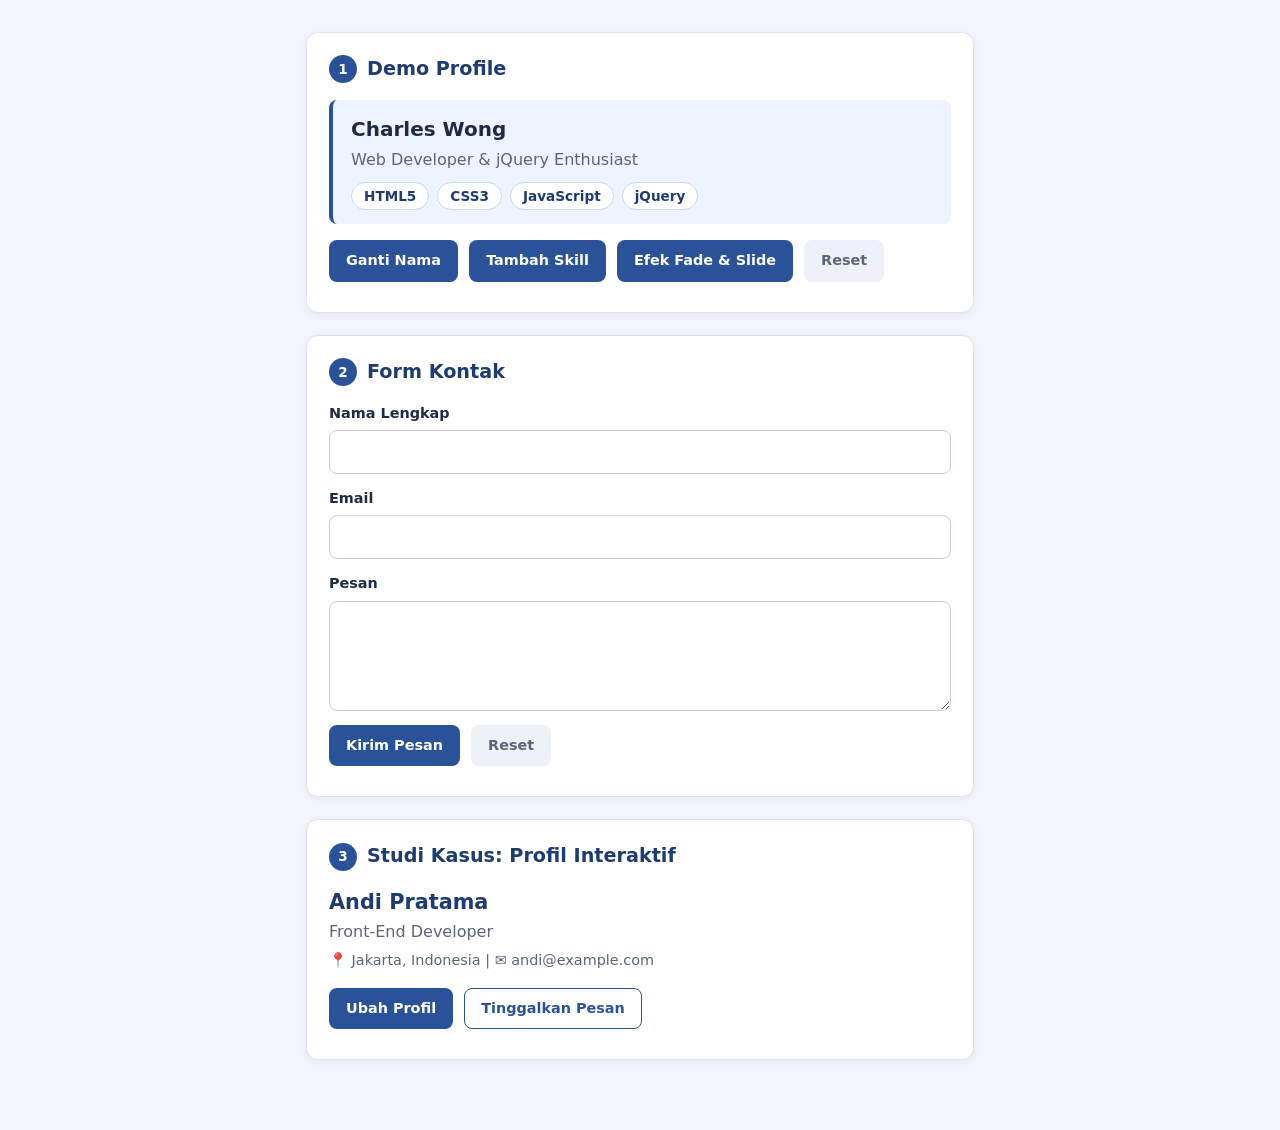
==== index.html @ 607a377c "Commit pertama" ====
<!DOCTYPE html>
<html lang="id">

<head>
    <meta charset="UTF-8">
    <meta name="viewport" content="width=device-width, initial-scale=1">
    <title>Praktikum jQuery</title>
    <style>
        :root {
            --biru: #2a5298;
            --biru-tua: #1e3c72;
            --biru-muda: #eef4ff;
            --teks: #1f2a44;
            --abu: #5b6577;
            --garis: #dfe4ee;
            --latar: #f2f5fb;
            --merah: #c0392b;
            --hijau: #1e8449;
        }

        * {
            box-sizing: border-box;
        }

        body {
            font-family: "Segoe UI", system-ui, -apple-system, Roboto, Arial, sans-serif;
            max-width: 700px;
            margin: 0 auto;
            padding: 32px 16px 48px;
            background: var(--latar);
            color: var(--teks);
            line-height: 1.5;
            counter-reset: bagian;
        }

        section {
            counter-increment: bagian;
            background: #fff;
            border: 1px solid var(--garis);
            border-radius: 12px;
            padding: 22px;
            margin-bottom: 22px;
            box-shadow: 0 2px 10px rgba(31, 42, 68, .06);
            transition: background-color .3s ease, box-shadow .3s ease, border-color .3s ease;
        }

        section:hover {
            border-color: #b8cdf0;
            box-shadow: 0 6px 20px rgba(31, 42, 68, .12);
        }

        section h2 {
            display: flex;
            align-items: center;
            gap: 10px;
            margin: 0 0 16px;
            font-size: 1.2rem;
            color: var(--biru-tua);
        }

        section h2::before {
            content: counter(bagian);
            flex-shrink: 0;
            display: inline-grid;
            place-items: center;
            width: 28px;
            height: 28px;
            border-radius: 50%;
            background: var(--biru);
            color: #fff;
            font-size: .85rem;
        }

        #profileCard {
            background: var(--biru-muda);
            border-left: 4px solid var(--biru);
            border-radius: 8px;
            padding: 14px 18px;
            margin-bottom: 16px;
        }

        #profileCard h3 {
            margin: 0 0 4px;
            font-size: 1.25rem;
            color: var(--teks);
        }

        #profileCard p {
            margin: 0 0 10px;
            color: var(--abu);
        }

        #skillList {
            list-style: none;
            margin: 0;
            padding: 0;
            display: flex;
            flex-wrap: wrap;
            gap: 8px;
        }

        #skillList li {
            background: #fff;
            color: var(--biru-tua);
            border: 1px solid #c7d6f3;
            border-radius: 999px;
            padding: 3px 12px;
            font-size: .85rem;
            font-weight: 600;
        }

        button {
            font: inherit;
            font-size: .9rem;
            font-weight: 600;
            background: var(--biru);
            color: #fff;
            border: 1px solid transparent;
            border-radius: 8px;
            padding: 9px 16px;
            margin: 0 6px 8px 0;
            cursor: pointer;
            transition: background-color .2s ease, transform .1s ease, box-shadow .2s ease;
        }

        button:hover {
            background: var(--biru-tua);
            box-shadow: 0 3px 8px rgba(30, 60, 114, .25);
        }

        button:active {
            transform: translateY(1px);
        }

        button:focus-visible {
            outline: 3px solid rgba(42, 82, 152, .35);
            outline-offset: 2px;
        }

        #btnReset,
        button[type="reset"] {
            background: #eef1f7;
            color: var(--abu);
        }

        #btnReset:hover,
        button[type="reset"]:hover {
            background: #dde3ef;
            color: var(--teks);
            box-shadow: none;
        }

        #btnPesan {
            background: #fff;
            color: var(--biru);
            border-color: var(--biru);
        }

        #btnPesan:hover {
            background: var(--biru-muda);
            color: var(--biru-tua);
            box-shadow: none;
        }

        #contactForm p {
            margin: 0 0 14px;
            font-size: .9rem;
            font-weight: 600;
        }

        input[type="text"],
        textarea {
            display: inline-block;
            width: 100%;
            margin-top: 6px;
            padding: 10px 12px;
            font: inherit;
            font-weight: 400;
            color: var(--teks);
            background: #fff;
            border: 1px solid #c9d1e0;
            border-radius: 8px;
            vertical-align: top;
            transition: border-color .2s ease, box-shadow .2s ease;
        }

        textarea {
            min-height: 110px;
            resize: vertical;
        }

        input::placeholder {
            color: #9aa4b6;
        }

        input[type="text"]:focus,
        textarea:focus {
            outline: none;
            border-color: var(--biru);
            box-shadow: 0 0 0 3px rgba(42, 82, 152, .18);
        }

        .error {
            color: var(--merah);
            display: none;
            font-size: 13px;
            font-weight: 500;
            margin-top: 4px;
        }

        .error::before {
            content: "⚠ ";
        }

        #successMessage,
        #ok2 {
            color: var(--hijau);
            font-weight: 600;
            background: #e8f6ee;
            border: 1px solid #bfe3cd;
            border-radius: 8px;
            padding: 10px 14px;
            margin: 14px 0 0;
        }

        #successMessage {
            display: none;
        }

        #namaProfil {
            margin: 0 0 2px;
            font-size: 1.3rem;
            color: var(--biru-tua);
        }

        #jobProfil {
            margin: 0 0 6px;
            color: var(--abu);
        }

        #jobProfil+p {
            margin: 0 0 16px;
            font-size: .9rem;
            color: var(--abu);
        }

        #formPesan {
            padding: 16px;
            background: #f7f9fd;
            border: 1px dashed #b8cdf0;
            border-radius: 10px;
        }

        #formPesan input[type="text"] {
            margin: 0 0 10px;
        }

        #formPesan .error {
            margin: 6px 0 0;
        }

        #ok2 {
            margin-top: 10px;
        }

        @media (max-width: 480px) {
            body {
                padding: 20px 12px 32px;
            }

            section {
                padding: 16px;
            }
        }

        @media (prefers-reduced-motion: reduce) {
            * {
                transition: none !important;
            }
        }
    </style>
</head>

<body>

    <section>
        <h2>Demo Profile</h2>
        <div id="profileCard">
            <h3 id="profileName">Charles Wong</h3>
            <p>Web Developer & jQuery Enthusiast</p>
            <ul id="skillList">
                <li>HTML5</li>
                <li>CSS3</li>
                <li>JavaScript</li>
                <li>jQuery</li>
            </ul>
        </div>
        <button id="btnGantiNama">Ganti Nama</button>
        <button id="btnTambahSkill">Tambah Skill</button>
        <button id="btnAnimasi">Efek Fade & Slide</button>
        <button id="btnReset">Reset</button>
    </section>

    <section>
        <h2>Form Kontak</h2>
        <form id="contactForm">
            <p>Nama Lengkap<br><input type="text" id="nama">
                <span class="error" id="errNama">Masukkan nama minimal 3 karakter</span>
            </p>
            <p>Email<br><input type="text" id="email">
                <span class="error" id="errEmail">Format email tidak valid</span>
            </p>
            <p>Pesan<br><textarea id="pesan"></textarea>
                <span class="error" id="errPesan">Tulis pesan minimal 10 karakter</span>
            </p>
            <button type="submit">Kirim Pesan</button>
            <button type="reset">Reset</button>
        </form>
        <p id="successMessage">Pesan berhasil dikirim!</p>
    </section>

    <section id="studiKasus">
        <h2>Studi Kasus: Profil Interaktif</h2>
        <h3 id="namaProfil">Andi Pratama</h3>
        <p id="jobProfil">Front-End Developer</p>
        <p>📍 Jakarta, Indonesia | ✉ andi@example.com</p>

        <button id="btnUbah">Ubah Profil</button>
        <button id="btnPesan">Tinggalkan Pesan</button>

        <div id="formPesan" style="display:none; margin-top:10px;">
            <input type="text" id="nama2" placeholder="Nama Anda">
            <input type="text" id="email2" placeholder="Email Anda">
            <button id="btnKirim">Kirim</button>
            <p class="error" id="err2">Nama dan email wajib diisi</p>
            <p id="ok2" style="color:green; display:none;">Terkirim!</p>
        </div>
    </section>

    <script src="https://code.jquery.com/jquery-3.7.1.min.js"></script>
    <script>
        $(document).ready(function () {
            $('#btnGantiNama').click(function () {
                $('#profileName').text('Rina Wijaya').css('color', '#2a5298');
            });

            $('#btnTambahSkill').click(function () {
                $('#skillList').append('<li>PHP</li>');
            });

            $('#btnAnimasi').click(function () {
                $('#profileCard').fadeOut(300).fadeIn(600).slideUp(200).slideDown(300);
            });

            $('#btnReset').click(function () {
                $('#profileName').text('Charles Wong').css('color', '');
                $('#skillList').html('<li>HTML5</li><li>CSS3</li><li>JavaScript</li><li>jQuery</li>');
            });
        });
        $('#contactForm').submit(function (e) {
            e.preventDefault();
            let valid = true;

            if ($('#nama').val().trim().length < 3) {
                $('#errNama').show(); valid = false;
            } else { $('#errNama').hide(); }

            let emailPola = /^[^\s@]+@[^\s@]+\.[^\s@]+$/;
            if (!emailPola.test($('#email').val().trim())) {
                $('#errEmail').show(); valid = false;
            } else { $('#errEmail').hide(); }

            if ($('#pesan').val().trim().length < 10) {
                $('#errPesan').show(); valid = false;
            } else { $('#errPesan').hide(); }

            if (valid) {
                $('#successMessage').fadeIn().delay(2000).fadeOut();
            }
        });
        $('#btnUbah').click(function () {
            $('#namaProfil').text('Andi Pratama, S.Kom');
            $('#jobProfil').html('<b>Senior Front-End Developer</b>');
        });
        $('#btnPesan').click(function () {
            $('#formPesan').slideToggle();
        });
        $('#studiKasus').hover(
            function () { $(this).css('background', '#eef4ff'); },
            function () { $(this).css('background', 'white'); }
        );
        $('#btnKirim').click(function () {
            if ($('#nama2').val().trim() === '' || $('#email2').val().trim() === '') {
                $('#err2').show();
            } else {
                $('#err2').hide();
                $('#ok2').fadeIn().delay(2000).fadeOut();
            }
        });
    </script>
</body>

</html>
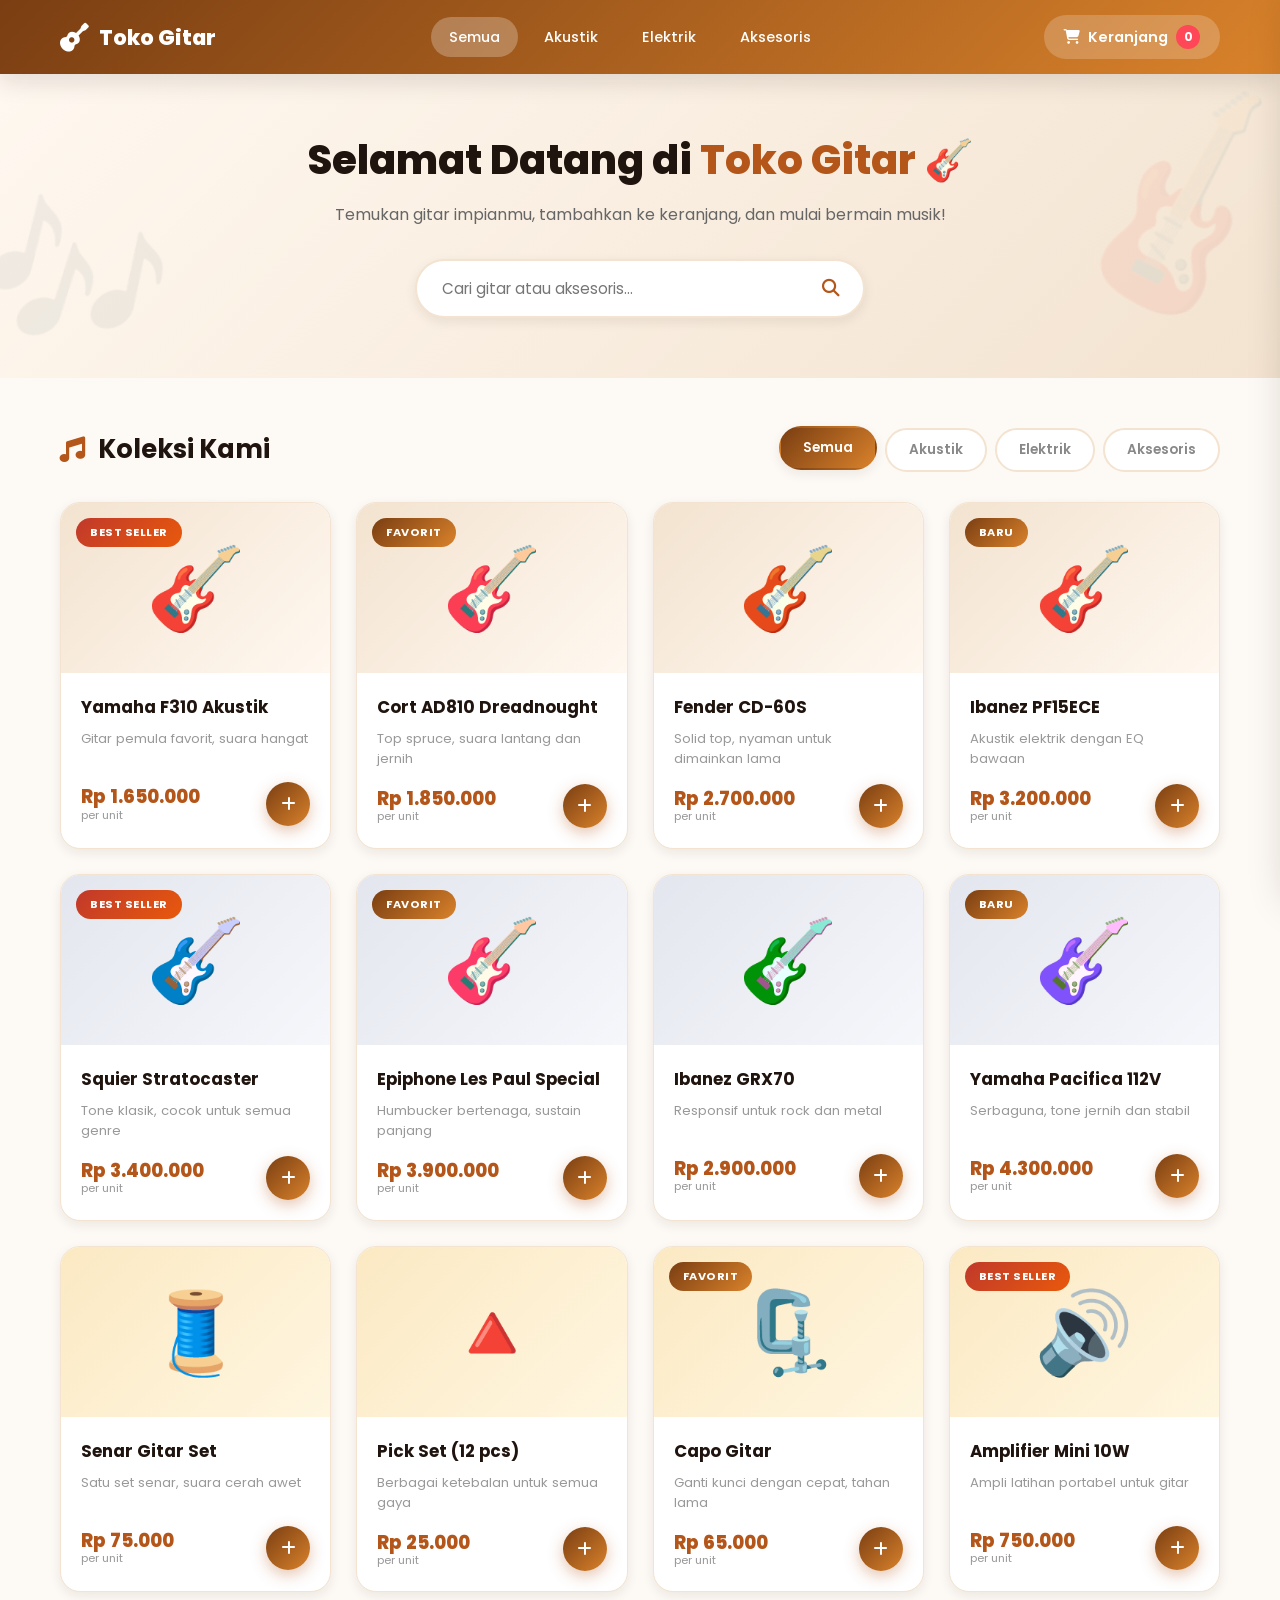
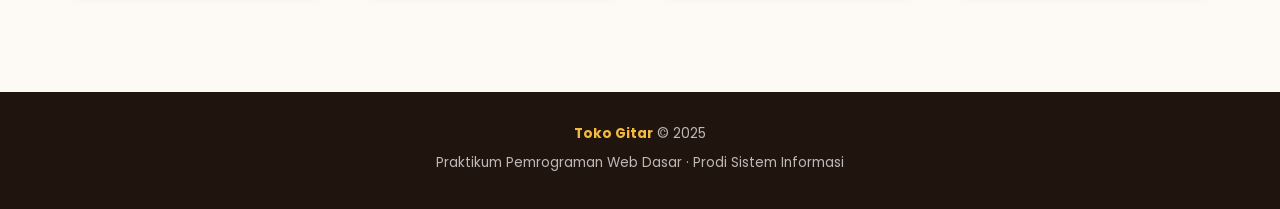
==== commit eafc769c: "Mengubah nama file" ====
--- a/index.html
+++ b/index.html
@@ -1,402 +1,1722 @@
 <!DOCTYPE html>
 <html lang="id">
-
 <head>
     <meta charset="UTF-8">
-    <meta name="viewport" content="width=device-width, initial-scale=1">
-    <title>Praktikum jQuery</title>
+    <meta name="viewport" content="width=device-width, initial-scale=1.0">
+    <title>Toko Gitar - Gitar &amp; Aksesoris Berkualitas</title>
+
+    <!-- jQuery CDN -->
+    <script src="https://code.jquery.com/jquery-3.7.1.min.js"
+            integrity="sha256-/JqT3SQfawRcv/BIHPThkBvs0OEvtFFmqPF/lYI/Cxo="
+            crossorigin="anonymous"></script>
+
+    <!-- Font Awesome untuk ikon -->
+    <link rel="stylesheet" href="https://cdnjs.cloudflare.com/ajax/libs/font-awesome/6.4.0/css/all.min.css">
+
+    <!-- Google Fonts -->
+    <link href="https://fonts.googleapis.com/css2?family=Poppins:wght@300;400;500;600;700;800&display=swap" rel="stylesheet">
+
     <style>
-        :root {
-            --biru: #2a5298;
-            --biru-tua: #1e3c72;
-            --biru-muda: #eef4ff;
-            --teks: #1f2a44;
-            --abu: #5b6577;
-            --garis: #dfe4ee;
-            --latar: #f2f5fb;
-            --merah: #c0392b;
-            --hijau: #1e8449;
+/* ============================================================
+   RESET & VARIABEL GLOBAL
+   ============================================================ */
+* {
+    margin: 0;
+    padding: 0;
+    box-sizing: border-box;
+}
+
+:root {
+    --primary: #b4561a;
+    --primary-dark: #8a3f0c;
+    --secondary: #f4b942;
+    --accent: #6bcbff;
+    --dark: #20140e;
+    --light: #fff8f0;
+    --gradient: linear-gradient(135deg, #7a3e12 0%, #d9822b 100%);
+    --shadow-sm: 0 4px 12px rgba(32, 20, 14, 0.08);
+    --shadow-md: 0 8px 25px rgba(32, 20, 14, 0.12);
+    --shadow-lg: 0 15px 40px rgba(180, 86, 26, 0.25);
+    --radius: 20px;
+}
+
+body {
+    font-family: 'Poppins', sans-serif;
+    background: #fdf9f4;
+    color: var(--dark);
+    line-height: 1.7;
+    overflow-x: hidden;
+}
+
+/* ============================================================
+   NAVBAR
+   ============================================================ */
+.navbar {
+    background: var(--gradient);
+    padding: 15px 0;
+    position: sticky;
+    top: 0;
+    z-index: 100;
+    box-shadow: var(--shadow-md);
+}
+
+.nav-container {
+    max-width: 1200px;
+    margin: 0 auto;
+    padding: 0 20px;
+    display: flex;
+    justify-content: space-between;
+    align-items: center;
+    gap: 20px;
+}
+
+.logo {
+    display: flex;
+    align-items: center;
+    gap: 10px;
+    color: white;
+    font-size: 1.3rem;
+    font-weight: 800;
+    flex-shrink: 0;
+}
+
+.logo i {
+    font-size: 1.8rem;
+    animation: swing 2s ease-in-out infinite;
+}
+
+@keyframes swing {
+    0%, 100% { transform: rotate(-10deg); }
+    50% { transform: rotate(10deg); }
+}
+
+.nav-menu {
+    display: flex;
+    gap: 8px;
+    flex-wrap: wrap;
+}
+
+.nav-link {
+    color: white;
+    text-decoration: none;
+    padding: 8px 18px;
+    border-radius: 50px;
+    font-size: 0.9rem;
+    font-weight: 500;
+    cursor: pointer;
+    transition: 0.3s;
+}
+
+.nav-link:hover,
+.nav-link.active {
+    background: rgba(255, 255, 255, 0.25);
+}
+
+.cart-btn {
+    background: rgba(255, 255, 255, 0.2);
+    padding: 10px 20px;
+    border-radius: 50px;
+    color: white;
+    font-weight: 600;
+    font-size: 0.9rem;
+    cursor: pointer;
+    display: flex;
+    align-items: center;
+    gap: 8px;
+    transition: 0.3s;
+    flex-shrink: 0;
+}
+
+.cart-btn:hover {
+    background: rgba(255, 255, 255, 0.35);
+    transform: translateY(-2px);
+}
+
+.cart-badge {
+    background: #ff4757;
+    color: white;
+    width: 24px;
+    height: 24px;
+    border-radius: 50%;
+    display: flex;
+    align-items: center;
+    justify-content: center;
+    font-size: 0.75rem;
+    font-weight: 700;
+    transition: 0.2s;
+}
+
+.hamburger {
+    display: none;
+    color: white;
+    font-size: 1.5rem;
+    cursor: pointer;
+    background: none;
+    border: none;
+}
+
+/* ============================================================
+   HERO SECTION
+   ============================================================ */
+.hero {
+    background: linear-gradient(135deg, #fff8f0, #f3e3d0);
+    padding: 60px 20px;
+    text-align: center;
+    position: relative;
+    overflow: hidden;
+}
+
+.hero::before {
+    content: '🎸';
+    position: absolute;
+    font-size: 180px;
+    opacity: 0.08;
+    top: -20px;
+    right: -20px;
+    transform: rotate(-15deg);
+}
+
+.hero::after {
+    content: '🎶';
+    position: absolute;
+    font-size: 150px;
+    opacity: 0.08;
+    bottom: -30px;
+    left: -20px;
+    transform: rotate(15deg);
+}
+
+.hero-content {
+    max-width: 700px;
+    margin: 0 auto;
+    position: relative;
+    z-index: 1;
+}
+
+.hero h1 {
+    font-size: 2.5rem;
+    color: var(--dark);
+    margin-bottom: 15px;
+    font-weight: 800;
+    line-height: 1.3;
+}
+
+.hero h1 span {
+    color: var(--primary);
+}
+
+.hero p {
+    color: #666;
+    font-size: 1rem;
+    margin-bottom: 30px;
+}
+
+.search-box {
+    max-width: 450px;
+    margin: 0 auto;
+    position: relative;
+}
+
+.search-box input {
+    width: 100%;
+    padding: 16px 55px 16px 25px;
+    border: 2px solid #f3e3d0;
+    border-radius: 50px;
+    font-family: inherit;
+    font-size: 0.95rem;
+    outline: none;
+    transition: 0.3s;
+    background: white;
+    box-shadow: var(--shadow-sm);
+}
+
+.search-box input:focus {
+    border-color: var(--primary);
+    box-shadow: 0 0 0 5px rgba(180, 86, 26, 0.15);
+}
+
+.search-box i {
+    position: absolute;
+    right: 25px;
+    top: 50%;
+    transform: translateY(-50%);
+    color: var(--primary);
+    font-size: 1.1rem;
+}
+
+/* ============================================================
+   PRODUK SECTION
+   ============================================================ */
+.produk-section {
+    max-width: 1200px;
+    margin: 0 auto;
+    padding: 50px 20px;
+}
+
+.section-header {
+    display: flex;
+    justify-content: space-between;
+    align-items: center;
+    margin-bottom: 30px;
+    flex-wrap: wrap;
+    gap: 20px;
+}
+
+.section-header h2 {
+    font-size: 1.6rem;
+    color: var(--dark);
+    display: flex;
+    align-items: center;
+    gap: 12px;
+}
+
+.section-header h2 i {
+    color: var(--primary);
+}
+
+.filter-btns {
+    display: flex;
+    gap: 8px;
+    flex-wrap: wrap;
+}
+
+.filter-btn {
+    padding: 10px 22px;
+    border: 2px solid #f3e3d0;
+    background: white;
+    border-radius: 50px;
+    font-size: 0.85rem;
+    font-weight: 600;
+    color: #888;
+    cursor: pointer;
+    transition: 0.3s;
+    font-family: inherit;
+}
+
+.filter-btn:hover,
+.filter-btn.active {
+    background: var(--gradient);
+    color: white;
+    border-color: transparent;
+    transform: translateY(-2px);
+    box-shadow: var(--shadow-sm);
+}
+
+.produk-grid {
+    display: grid;
+    grid-template-columns: repeat(auto-fill, minmax(240px, 1fr));
+    gap: 25px;
+}
+
+/* ============================================================
+   KARTU PRODUK
+   ============================================================ */
+.produk-card {
+    background: white;
+    border-radius: var(--radius);
+    overflow: hidden;
+    box-shadow: var(--shadow-sm);
+    transition: all 0.4s cubic-bezier(0.4, 0, 0.2, 1);
+    border: 1px solid #f3e3d0;
+    position: relative;
+    animation: fadeInUp 0.5s ease;
+}
+
+@keyframes fadeInUp {
+    from { opacity: 0; transform: translateY(20px); }
+    to { opacity: 1; transform: translateY(0); }
+}
+
+.produk-card:hover {
+    transform: translateY(-8px);
+    box-shadow: var(--shadow-lg);
+    border-color: var(--primary);
+}
+
+.produk-img {
+    height: 170px;
+    background: linear-gradient(135deg, #f3e3d0, #fff8f0);
+    display: flex;
+    align-items: center;
+    justify-content: center;
+    font-size: 5rem;
+    position: relative;
+    overflow: hidden;
+}
+
+/* ---- Tema Toko Gitar: ikon & latar per kategori ---- */
+.produk-emoji {
+    display: inline-block;
+    transition: transform 0.4s cubic-bezier(0.4, 0, 0.2, 1);
+}
+
+.produk-card:hover .produk-emoji {
+    transform: rotate(-8deg) scale(1.1);
+}
+
+.produk-card[data-kategori="elektrik"] .produk-img {
+    background: linear-gradient(135deg, #e3e6ee, #f6f7fb);
+}
+
+.produk-card[data-kategori="aksesoris"] .produk-img {
+    background: linear-gradient(135deg, #fbe9c3, #fff6e0);
+}
+
+.produk-badge {
+    position: absolute;
+    top: 15px;
+    left: 15px;
+    background: var(--gradient);
+    color: white;
+    padding: 5px 14px;
+    border-radius: 50px;
+    font-size: 0.7rem;
+    font-weight: 700;
+    z-index: 2;
+    text-transform: uppercase;
+    letter-spacing: 0.5px;
+}
+
+.produk-badge.hot {
+    background: linear-gradient(135deg, #c0392b, #e8590c);
+}
+
+.produk-info {
+    padding: 20px;
+}
+
+.produk-info h3 {
+    font-size: 1.05rem;
+    color: var(--dark);
+    margin-bottom: 8px;
+    font-weight: 700;
+}
+
+.produk-info .desc {
+    font-size: 0.82rem;
+    color: #999;
+    margin-bottom: 15px;
+    line-height: 1.5;
+    min-height: 38px;
+}
+
+.produk-footer {
+    display: flex;
+    justify-content: space-between;
+    align-items: center;
+}
+
+.produk-price {
+    font-size: 1.15rem;
+    font-weight: 800;
+    color: var(--primary);
+    line-height: 1.2;
+}
+
+.produk-price small {
+    font-size: 0.7rem;
+    color: #999;
+    font-weight: 400;
+    display: block;
+}
+
+.btn-add-cart {
+    background: var(--gradient);
+    color: white;
+    border: none;
+    width: 44px;
+    height: 44px;
+    border-radius: 50%;
+    cursor: pointer;
+    font-size: 1rem;
+    transition: 0.3s;
+    display: flex;
+    align-items: center;
+    justify-content: center;
+    box-shadow: 0 5px 15px rgba(180, 86, 26, 0.35);
+}
+
+.btn-add-cart:hover {
+    transform: rotate(90deg) scale(1.1);
+    box-shadow: 0 8px 20px rgba(180, 86, 26, 0.5);
+}
+
+.btn-add-cart:active {
+    transform: scale(0.9);
+}
+
+/* ============================================================
+   CART SIDEBAR
+   ============================================================ */
+.cart-overlay {
+    position: fixed;
+    top: 0;
+    left: 0;
+    width: 100%;
+    height: 100%;
+    background: rgba(32, 20, 14, 0.5);
+    backdrop-filter: blur(4px);
+    z-index: 998;
+    display: none;
+}
+
+.cart-sidebar {
+    position: fixed;
+    top: 0;
+    right: -420px;
+    width: 400px;
+    max-width: 90vw;
+    height: 100%;
+    background: white;
+    z-index: 999;
+    box-shadow: -10px 0 40px rgba(32, 20, 14, 0.2);
+    transition: right 0.4s cubic-bezier(0.4, 0, 0.2, 1);
+    display: flex;
+    flex-direction: column;
+}
+
+.cart-sidebar.open {
+    right: 0;
+}
+
+.cart-header {
+    background: var(--gradient);
+    color: white;
+    padding: 22px 25px;
+    display: flex;
+    justify-content: space-between;
+    align-items: center;
+}
+
+.cart-header h3 {
+    color: white;
+    margin: 0;
+    font-size: 1.1rem;
+    display: flex;
+    align-items: center;
+    gap: 10px;
+}
+
+.cart-close {
+    background: rgba(255, 255, 255, 0.25);
+    border: none;
+    color: white;
+    width: 35px;
+    height: 35px;
+    border-radius: 50%;
+    cursor: pointer;
+    font-size: 1rem;
+    transition: 0.3s;
+}
+
+.cart-close:hover {
+    background: rgba(255, 255, 255, 0.4);
+    transform: rotate(90deg);
+}
+
+.cart-items {
+    flex: 1;
+    overflow-y: auto;
+    padding: 20px;
+}
+
+.cart-empty {
+    text-align: center;
+    padding: 50px 20px;
+    color: #bbb;
+}
+
+.cart-empty i {
+    font-size: 3.5rem;
+    margin-bottom: 15px;
+    color: #f3e3d0;
+    display: block;
+}
+
+.cart-empty p {
+    font-weight: 600;
+    color: #999;
+    margin-bottom: 5px;
+}
+
+.cart-empty small {
+    font-size: 0.85rem;
+}
+
+.cart-item {
+    display: flex;
+    gap: 12px;
+    padding: 14px;
+    background: var(--light);
+    border-radius: 14px;
+    margin-bottom: 12px;
+    align-items: center;
+    animation: slideIn 0.3s ease;
+}
+
+@keyframes slideIn {
+    from { opacity: 0; transform: translateX(20px); }
+    to { opacity: 1; transform: translateX(0); }
+}
+
+.cart-item-icon {
+    font-size: 2rem;
+    width: 55px;
+    height: 55px;
+    background: white;
+    border-radius: 12px;
+    display: flex;
+    align-items: center;
+    justify-content: center;
+    flex-shrink: 0;
+    box-shadow: var(--shadow-sm);
+}
+
+.cart-item-info {
+    flex: 1;
+    min-width: 0;
+}
+
+.cart-item-info h5 {
+    font-size: 0.88rem;
+    color: var(--dark);
+    margin-bottom: 4px;
+    font-weight: 600;
+    white-space: nowrap;
+    overflow: hidden;
+    text-overflow: ellipsis;
+}
+
+.cart-item-info .price {
+    font-size: 0.85rem;
+    color: var(--primary);
+    font-weight: 700;
+}
+
+.qty-control {
+    display: flex;
+    align-items: center;
+    gap: 6px;
+    margin-top: 6px;
+}
+
+.qty-btn {
+    width: 24px;
+    height: 24px;
+    border: none;
+    background: white;
+    border-radius: 6px;
+    cursor: pointer;
+    font-weight: 700;
+    color: var(--primary);
+    font-size: 0.8rem;
+    display: flex;
+    align-items: center;
+    justify-content: center;
+    transition: 0.2s;
+    box-shadow: 0 2px 4px rgba(0, 0, 0, 0.05);
+}
+
+.qty-btn:hover {
+    background: var(--primary);
+    color: white;
+}
+
+.qty-value {
+    font-size: 0.85rem;
+    font-weight: 700;
+    min-width: 22px;
+    text-align: center;
+}
+
+.cart-item-remove {
+    background: none;
+    border: none;
+    color: #ff4757;
+    cursor: pointer;
+    font-size: 0.95rem;
+    padding: 6px;
+    transition: 0.2s;
+    border-radius: 6px;
+}
+
+.cart-item-remove:hover {
+    background: #ffe5e5;
+    transform: scale(1.1);
+}
+
+.cart-footer {
+    padding: 20px 25px;
+    background: var(--light);
+    border-top: 2px dashed #f3e3d0;
+}
+
+.cart-total {
+    display: flex;
+    justify-content: space-between;
+    align-items: center;
+    margin-bottom: 15px;
+}
+
+.cart-total span:first-child {
+    color: #888;
+    font-size: 0.9rem;
+}
+
+.cart-total .total-price {
+    font-size: 1.4rem;
+    font-weight: 800;
+    color: var(--primary);
+}
+
+.btn-checkout {
+    width: 100%;
+    padding: 15px;
+    background: var(--gradient);
+    color: white;
+    border: none;
+    border-radius: 50px;
+    font-family: inherit;
+    font-weight: 700;
+    font-size: 0.95rem;
+    cursor: pointer;
+    display: flex;
+    align-items: center;
+    justify-content: center;
+    gap: 10px;
+    transition: 0.3s;
+    box-shadow: 0 8px 20px rgba(180, 86, 26, 0.3);
+}
+
+.btn-checkout:hover {
+    transform: translateY(-2px);
+    box-shadow: 0 12px 25px rgba(180, 86, 26, 0.45);
+}
+
+.btn-checkout:disabled {
+    opacity: 0.7;
+    cursor: not-allowed;
+}
+
+/* ---- Tambahan Latihan 1: tampilan diskon di total ---- */
+.cart-total .total-price {
+    text-align: right;
+}
+
+.total-price small {
+    display: block;
+    font-weight: 500;
+    line-height: 1.3;
+}
+
+.total-price .harga-coret {
+    font-size: 0.8rem;
+    color: #999;
+    text-decoration: line-through;
+}
+
+.total-price .hemat {
+    font-size: 0.72rem;
+    color: #27ae60;
+}
+
+.promo-hint {
+    font-size: 0.78rem;
+    color: #999;
+    text-align: center;
+    margin-bottom: 12px;
+}
+
+/* ============================================================
+   TOAST NOTIFICATION
+   ============================================================ */
+.toast {
+    position: fixed;
+    bottom: 30px;
+    left: 50%;
+    transform: translateX(-50%) translateY(100px);
+    background: var(--dark);
+    color: white;
+    padding: 14px 28px;
+    border-radius: 50px;
+    font-size: 0.9rem;
+    font-weight: 500;
+    z-index: 1200;
+    opacity: 0;
+    transition: all 0.4s cubic-bezier(0.4, 0, 0.2, 1);
+    display: flex;
+    align-items: center;
+    gap: 10px;
+    box-shadow: 0 15px 30px rgba(0, 0, 0, 0.25);
+    pointer-events: none;
+    max-width: 90vw;
+}
+
+.toast.show {
+    transform: translateX(-50%) translateY(0);
+    opacity: 1;
+}
+
+.toast i {
+    color: var(--secondary);
+}
+
+/* ============================================================
+   MODAL DATA PEMBELI (Latihan 3)
+   ============================================================ */
+.modal-overlay {
+    position: fixed;
+    inset: 0;
+    background: rgba(32, 20, 14, 0.55);
+    backdrop-filter: blur(4px);
+    z-index: 1100;
+    display: flex;
+    align-items: center;
+    justify-content: center;
+    padding: 20px;
+    opacity: 0;
+    visibility: hidden;
+    transition: opacity 0.3s ease, visibility 0.3s ease;
+}
+
+.modal-overlay.show {
+    opacity: 1;
+    visibility: visible;
+}
+
+.modal-box {
+    background: white;
+    width: 100%;
+    max-width: 440px;
+    max-height: 100%;
+    overflow-y: auto;
+    border-radius: var(--radius);
+    box-shadow: var(--shadow-lg);
+    transform: translateY(20px) scale(0.96);
+    transition: transform 0.3s cubic-bezier(0.4, 0, 0.2, 1);
+}
+
+.modal-overlay.show .modal-box {
+    transform: translateY(0) scale(1);
+}
+
+.modal-header {
+    background: var(--gradient);
+    color: white;
+    padding: 20px 25px;
+    display: flex;
+    justify-content: space-between;
+    align-items: center;
+}
+
+.modal-header h3 {
+    font-size: 1.1rem;
+    display: flex;
+    align-items: center;
+    gap: 10px;
+}
+
+.modal-close {
+    background: rgba(255, 255, 255, 0.25);
+    border: none;
+    color: white;
+    width: 35px;
+    height: 35px;
+    border-radius: 50%;
+    cursor: pointer;
+    font-size: 1rem;
+    transition: 0.3s;
+}
+
+.modal-close:hover {
+    background: rgba(255, 255, 255, 0.4);
+    transform: rotate(90deg);
+}
+
+.modal-body {
+    padding: 22px 25px 25px;
+}
+
+.modal-summary {
+    background: var(--light);
+    border: 1px dashed #e8c9a6;
+    border-radius: 14px;
+    padding: 12px 16px;
+    margin-bottom: 18px;
+    font-size: 0.85rem;
+    color: #888;
+    display: flex;
+    justify-content: space-between;
+    align-items: center;
+}
+
+.modal-summary strong {
+    color: var(--primary);
+    font-size: 1.05rem;
+    font-weight: 800;
+}
+
+.form-group {
+    margin-bottom: 16px;
+}
+
+.form-group label {
+    display: block;
+    font-size: 0.85rem;
+    font-weight: 600;
+    margin-bottom: 6px;
+}
+
+.form-group input,
+.form-group textarea {
+    width: 100%;
+    padding: 12px 16px;
+    border: 2px solid #f3e3d0;
+    border-radius: 14px;
+    font-family: inherit;
+    font-size: 0.9rem;
+    color: var(--dark);
+    outline: none;
+    transition: 0.3s;
+    background: white;
+}
+
+.form-group textarea {
+    min-height: 90px;
+    resize: vertical;
+}
+
+.form-group input:focus,
+.form-group textarea:focus {
+    border-color: var(--primary);
+    box-shadow: 0 0 0 4px rgba(180, 86, 26, 0.15);
+}
+
+.form-group input.is-invalid,
+.form-group textarea.is-invalid {
+    border-color: #ff4757;
+}
+
+.field-error {
+    display: none;
+    color: #ff4757;
+    font-size: 0.78rem;
+    font-weight: 500;
+    margin-top: 5px;
+}
+
+.field-error.show {
+    display: block;
+}
+
+.modal-actions {
+    display: flex;
+    gap: 10px;
+    margin-top: 22px;
+}
+
+.btn-modal {
+    flex: 1;
+    padding: 13px;
+    border-radius: 50px;
+    font-family: inherit;
+    font-weight: 700;
+    font-size: 0.92rem;
+    cursor: pointer;
+    transition: 0.3s;
+}
+
+.btn-modal.batal {
+    background: white;
+    color: #888;
+    border: 2px solid #f3e3d0;
+}
+
+.btn-modal.batal:hover {
+    background: var(--light);
+    color: var(--dark);
+}
+
+.btn-modal.konfirmasi {
+    background: var(--gradient);
+    color: white;
+    border: none;
+    box-shadow: 0 8px 20px rgba(180, 86, 26, 0.3);
+}
+
+.btn-modal.konfirmasi:hover {
+    transform: translateY(-2px);
+    box-shadow: 0 12px 25px rgba(180, 86, 26, 0.45);
+}
+
+/* ============================================================
+   FOOTER
+   ============================================================ */
+.footer {
+    background: var(--dark);
+    color: white;
+    text-align: center;
+    padding: 30px 20px;
+    margin-top: 50px;
+}
+
+.footer p {
+    font-size: 0.85rem;
+    color: rgba(255, 255, 255, 0.7);
+    margin-bottom: 5px;
+}
+
+.footer strong {
+    color: var(--secondary);
+}
+
+/* ============================================================
+   RESPONSIVE DESIGN
+   ============================================================ */
+
+/* Tablet */
+@media (max-width: 992px) {
+    .nav-container {
+        flex-wrap: wrap;
+    }
+
+    .nav-menu {
+        order: 3;
+        width: 100%;
+        justify-content: center;
+        margin-top: 10px;
+    }
+}
+
+/* Mobile */
+@media (max-width: 768px) {
+    .hamburger {
+        display: block;
+    }
+
+    .nav-menu {
+        display: none;
+        position: absolute;
+        top: 100%;
+        left: 0;
+        right: 0;
+        background: var(--primary-dark);
+        flex-direction: column;
+        padding: 15px;
+        gap: 5px;
+        box-shadow: var(--shadow-md);
+    }
+
+    .nav-menu.show {
+        display: flex;
+    }
+
+    .nav-link {
+        width: 100%;
+        text-align: center;
+        padding: 12px;
+    }
+
+    .cart-text {
+        display: none;
+    }
+
+    .hero {
+        padding: 40px 20px;
+    }
+
+    .hero h1 {
+        font-size: 1.7rem;
+    }
+
+    .hero p {
+        font-size: 0.9rem;
+    }
+
+    .section-header {
+        flex-direction: column;
+        align-items: flex-start;
+    }
+
+    .section-header h2 {
+        font-size: 1.3rem;
+    }
+
+    .filter-btns {
+        width: 100%;
+        justify-content: center;
+    }
+
+    .produk-grid {
+        grid-template-columns: repeat(auto-fill, minmax(160px, 1fr));
+        gap: 15px;
+    }
+
+    .produk-img {
+        height: 130px;
+        font-size: 3.5rem;
+    }
+
+    .produk-info {
+        padding: 15px;
+    }
+
+    .produk-info h3 {
+        font-size: 0.95rem;
+    }
+
+    .produk-price {
+        font-size: 1rem;
+    }
+
+    .btn-add-cart {
+        width: 38px;
+        height: 38px;
+        font-size: 0.9rem;
+    }
+
+    .cart-sidebar {
+        width: 100%;
+        max-width: 100%;
+    }
+
+    .toast {
+        font-size: 0.82rem;
+        padding: 12px 20px;
+    }
+}
+
+/* Mobile Kecil */
+@media (max-width: 480px) {
+    .produk-grid {
+        grid-template-columns: repeat(2, 1fr);
+        gap: 12px;
+    }
+
+    .produk-img {
+        height: 110px;
+        font-size: 3rem;
+    }
+
+    .produk-info {
+        padding: 12px;
+    }
+
+    .produk-info h3 {
+        font-size: 0.85rem;
+    }
+
+    .produk-info .desc {
+        font-size: 0.75rem;
+        min-height: 32px;
+    }
+
+    .produk-price {
+        font-size: 0.9rem;
+    }
+
+    .filter-btn {
+        padding: 8px 16px;
+        font-size: 0.78rem;
+    }
+}
+    </style>
+</head>
+<body>
+
+    <!-- ========== NAVBAR ========== -->
+    <nav class="navbar">
+        <div class="nav-container">
+            <div class="logo">
+                <i class="fas fa-guitar"></i>
+                <span>Toko Gitar</span>
+            </div>
+
+            <div class="nav-menu" id="navMenu">
+                <a class="nav-link active" data-filter="all">Semua</a>
+                <a class="nav-link" data-filter="akustik">Akustik</a>
+                <a class="nav-link" data-filter="elektrik">Elektrik</a>
+                <a class="nav-link" data-filter="aksesoris">Aksesoris</a>
+            </div>
+
+            <div class="cart-btn" id="cartBtn">
+                <i class="fas fa-shopping-cart"></i>
+                <span class="cart-text">Keranjang</span>
+                <span class="cart-badge" id="cartBadge">0</span>
+            </div>
+
+            <div class="hamburger" id="hamburger">
+                <i class="fas fa-bars"></i>
+            </div>
+        </div>
+    </nav>
+
+    <!-- ========== HERO SECTION ========== -->
+    <section class="hero">
+        <div class="hero-content">
+            <h1>Selamat Datang di <span>Toko Gitar</span> 🎸</h1>
+            <p>Temukan gitar impianmu, tambahkan ke keranjang, dan mulai bermain musik!</p>
+
+            <div class="search-box">
+                <input type="text" id="searchProduk" placeholder="Cari gitar atau aksesoris...">
+                <i class="fas fa-search"></i>
+            </div>
+        </div>
+    </section>
+
+    <!-- ========== PRODUK SECTION ========== -->
+    <section class="produk-section">
+        <div class="section-header">
+            <h2><i class="fas fa-music"></i> Koleksi Kami</h2>
+            <div class="filter-btns">
+                <button class="filter-btn active" data-cat="all">Semua</button>
+                <button class="filter-btn" data-cat="akustik">Akustik</button>
+                <button class="filter-btn" data-cat="elektrik">Elektrik</button>
+                <button class="filter-btn" data-cat="aksesoris">Aksesoris</button>
+            </div>
+        </div>
+
+        <!-- Grid produk akan di-render oleh jQuery -->
+        <div class="produk-grid" id="produkGrid"></div>
+    </section>
+
+    <!-- ========== CART SIDEBAR ========== -->
+    <div class="cart-overlay" id="cartOverlay"></div>
+
+    <aside class="cart-sidebar" id="cartSidebar">
+        <div class="cart-header">
+            <h3><i class="fas fa-shopping-bag"></i> Keranjang Belanja</h3>
+            <button class="cart-close" id="cartClose" aria-label="Tutup keranjang">
+                <i class="fas fa-times"></i>
+            </button>
+        </div>
+
+        <div class="cart-items" id="cartItems">
+            <!-- Item keranjang akan di-render oleh jQuery -->
+        </div>
+
+        <div class="cart-footer">
+            <p class="promo-hint">🎁 Belanja di atas Rp 100.000 dapat diskon 10%</p>
+            <div class="cart-total">
+                <span>Total:</span>
+                <span class="total-price" id="cartTotal">Rp 0</span>
+            </div>
+            <button class="btn-checkout" id="btnCheckout">
+                <i class="fas fa-check-circle"></i> Checkout Sekarang
+            </button>
+        </div>
+    </aside>
+
+    <!-- ========== MODAL DATA PEMBELI (Latihan 3) ========== -->
+    <div class="modal-overlay" id="modalPembeli">
+        <div class="modal-box" role="dialog" aria-modal="true" aria-labelledby="judulModal">
+            <div class="modal-header">
+                <h3 id="judulModal"><i class="fas fa-user"></i> Data Pembeli</h3>
+                <button type="button" class="modal-close" id="modalClose" aria-label="Tutup form">
+                    <i class="fas fa-times"></i>
+                </button>
+            </div>
+
+            <form class="modal-body" id="formPembeli" novalidate>
+                <div class="modal-summary">
+                    <span><span id="modalQty">0</span> item</span>
+                    <span>Total bayar <strong id="modalTotal">Rp 0</strong></span>
+                </div>
+
+                <div class="form-group">
+                    <label for="namaPembeli">Nama Lengkap</label>
+                    <input type="text" id="namaPembeli" placeholder="Contoh: Charles Wong" autocomplete="name">
+                    <small class="field-error" id="errNamaP">Nama minimal 3 karakter</small>
+                </div>
+
+                <div class="form-group">
+                    <label for="alamatPembeli">Alamat</label>
+                    <textarea id="alamatPembeli" placeholder="Jalan, nomor rumah, kota" autocomplete="street-address"></textarea>
+                    <small class="field-error" id="errAlamat">Alamat minimal 10 karakter</small>
+                </div>
+
+                <div class="form-group">
+                    <label for="hpPembeli">No HP</label>
+                    <input type="text" id="hpPembeli" placeholder="Contoh: 081234567890" inputmode="numeric" autocomplete="tel">
+                    <small class="field-error" id="errHp">No HP 10-13 angka, diawali 08</small>
+                </div>
+
+                <div class="modal-actions">
+                    <button type="button" class="btn-modal batal" id="btnBatal">Batal</button>
+                    <button type="submit" class="btn-modal konfirmasi" id="btnKonfirmasi">Konfirmasi</button>
+                </div>
+            </form>
+        </div>
+    </div>
+
+    <!-- ========== TOAST NOTIFICATION ========== -->
+    <div class="toast" id="toast">
+        <i class="fas fa-check-circle"></i>
+        <span id="toastMsg">Produk ditambahkan!</span>
+    </div>
+
+    <!-- ========== FOOTER ========== -->
+    <footer class="footer">
+        <p><strong>Toko Gitar</strong> © 2025</p>
+        <p>Praktikum Pemrograman Web Dasar · Prodi Sistem Informasi</p>
+    </footer>
+
+    <!-- ========== JAVASCRIPT ========== -->
+    <script>
+/* ============================================================
+   TOKO GITAR - JQUERY SCRIPT
+   Praktikum Pemrograman Web Dasar
+   ============================================================ */
+
+$(document).ready(function () {
+
+    /* ========================================================
+       1. DATA PRODUK
+       ======================================================== */
+    const produkData = [
+        { id: 1, nama: 'Yamaha F310 Akustik', harga: 1650000, kategori: 'akustik', icon: '🎸', desc: 'Gitar pemula favorit, suara hangat', badge: 'Best Seller', badgeType: 'hot', hue: 0 },
+        { id: 2, nama: 'Cort AD810 Dreadnought', harga: 1850000, kategori: 'akustik', icon: '🎸', desc: 'Top spruce, suara lantang dan jernih', badge: 'Favorit', badgeType: '', hue: -12 },
+        { id: 3, nama: 'Fender CD-60S', harga: 2700000, kategori: 'akustik', icon: '🎸', desc: 'Solid top, nyaman untuk dimainkan lama', badge: '', badgeType: '', hue: 12 },
+        { id: 4, nama: 'Ibanez PF15ECE', harga: 3200000, kategori: 'akustik', icon: '🎸', desc: 'Akustik elektrik dengan EQ bawaan', badge: 'Baru', badgeType: '', hue: 0 },
+        { id: 5, nama: 'Squier Stratocaster', harga: 3400000, kategori: 'elektrik', icon: '🎸', desc: 'Tone klasik, cocok untuk semua genre', badge: 'Best Seller', badgeType: 'hot', hue: 200 },
+        { id: 6, nama: 'Epiphone Les Paul Special', harga: 3900000, kategori: 'elektrik', icon: '🎸', desc: 'Humbucker bertenaga, sustain panjang', badge: 'Favorit', badgeType: '', hue: 340 },
+        { id: 7, nama: 'Ibanez GRX70', harga: 2900000, kategori: 'elektrik', icon: '🎸', desc: 'Responsif untuk rock dan metal', badge: '', badgeType: '', hue: 120 },
+        { id: 8, nama: 'Yamaha Pacifica 112V', harga: 4300000, kategori: 'elektrik', icon: '🎸', desc: 'Serbaguna, tone jernih dan stabil', badge: 'Baru', badgeType: '', hue: 260 },
+        { id: 9, nama: 'Senar Gitar Set', harga: 75000, kategori: 'aksesoris', icon: '🧵', desc: 'Satu set senar, suara cerah awet', badge: '', badgeType: '', hue: 0 },
+        { id: 10, nama: 'Pick Set (12 pcs)', harga: 25000, kategori: 'aksesoris', icon: '🔺', desc: 'Berbagai ketebalan untuk semua gaya', badge: '', badgeType: '', hue: 0 },
+        { id: 11, nama: 'Capo Gitar', harga: 65000, kategori: 'aksesoris', icon: '🗜️', desc: 'Ganti kunci dengan cepat, tahan lama', badge: 'Favorit', badgeType: '', hue: 0 },
+        { id: 12, nama: 'Amplifier Mini 10W', harga: 750000, kategori: 'aksesoris', icon: '🔊', desc: 'Ampli latihan portabel untuk gitar', badge: 'Best Seller', badgeType: 'hot', hue: 0 }
+    ];
+
+    /* ========================================================
+       2. STATE (Variabel Global)
+       ======================================================== */
+    let cart = [];              // Array keranjang belanja
+    let currentFilter = 'all';  // Filter kategori aktif
+    let searchKeyword = '';     // Kata kunci pencarian
+
+    const BATAS_DISKON = 100000; // Latihan 1: diskon jika total di atas nilai ini
+    const PERSEN_DISKON = 0.1;   // Latihan 1: besar diskon 10%
+
+    /* ========================================================
+       3. FUNGSI RENDER PRODUK
+       ======================================================== */
+    function renderProduk() {
+        const $grid = $('#produkGrid');
+        $grid.empty();
+
+        // Filter data berdasarkan kategori & pencarian
+        const filtered = produkData.filter(function (p) {
+            const matchKategori = currentFilter === 'all' || p.kategori === currentFilter;
+            const matchSearch = p.nama.toLowerCase().includes(searchKeyword.toLowerCase()) ||
+                                p.desc.toLowerCase().includes(searchKeyword.toLowerCase());
+            return matchKategori && matchSearch;
+        });
+
+        // Jika tidak ada hasil
+        if (filtered.length === 0) {
+            $grid.html(`
+                <div style="grid-column: 1/-1; text-align: center; padding: 60px 20px; color: #bbb;">
+                    <i class="fas fa-search" style="font-size: 3.5rem; color: #f3e3d0; margin-bottom: 20px; display: block;"></i>
+                    <h3 style="color: #999; font-weight: 600; margin-bottom: 8px;">Produk tidak ditemukan</h3>
+                    <p style="font-size: 0.9rem;">Coba kata kunci atau kategori lain</p>
+                </div>
+            `);
+            return;
         }
 
-        * {
-            box-sizing: border-box;
+        // Render setiap produk
+        filtered.forEach(function (p) {
+            const badgeHtml = p.badge
+                ? `<div class="produk-badge ${p.badgeType}">${p.badge}</div>`
+                : '';
+
+            const card = `
+                <div class="produk-card" data-id="${p.id}" data-kategori="${p.kategori}">
+                    ${badgeHtml}
+                    <div class="produk-img"><span class="produk-emoji" style="filter: hue-rotate(${p.hue}deg);">${p.icon}</span></div>
+                    <div class="produk-info">
+                        <h3>${p.nama}</h3>
+                        <p class="desc">${p.desc}</p>
+                        <div class="produk-footer">
+                            <div class="produk-price">
+                                Rp ${p.harga.toLocaleString('id-ID')}
+                                <small>per unit</small>
+                            </div>
+                            <button class="btn-add-cart" data-id="${p.id}" title="Tambah ke keranjang">
+                                <i class="fas fa-plus"></i>
+                            </button>
+                        </div>
+                    </div>
+                </div>
+            `;
+            $grid.append(card);
+        });
+    }
+
+    /* ========================================================
+       4. EVENT: FILTER KATEGORI (Navbar)
+       ======================================================== */
+    $('.nav-link').click(function () {
+        $('.nav-link').removeClass('active');
+        $(this).addClass('active');
+        currentFilter = $(this).data('filter');
+
+        // Sync dengan tombol filter
+        $('.filter-btn').removeClass('active');
+        $(`.filter-btn[data-cat="${currentFilter}"]`).addClass('active');
+
+        renderProduk();
+    });
+
+    /* ========================================================
+       5. EVENT: FILTER KATEGORI (Tombol)
+       ======================================================== */
+    $('.filter-btn').click(function () {
+        $('.filter-btn').removeClass('active');
+        $(this).addClass('active');
+        currentFilter = $(this).data('cat');
+
+        // Sync dengan menu navbar
+        $('.nav-link').removeClass('active');
+        $(`.nav-link[data-filter="${currentFilter}"]`).addClass('active');
+
+        renderProduk();
+    });
+
+    /* ========================================================
+       6. EVENT: PENCARIAN REAL-TIME
+       ======================================================== */
+    $('#searchProduk').on('input', function () {
+        searchKeyword = $(this).val();
+        renderProduk();
+    });
+
+    /* ========================================================
+       7. EVENT: TAMBAH KE KERANJANG
+       ======================================================== */
+    $(document).on('click', '.btn-add-cart', function (e) {
+        e.stopPropagation();
+        const id = $(this).data('id');
+        const produk = produkData.find(p => p.id === id);
+        if (!produk) return;
+
+        // Cek apakah produk sudah ada di keranjang
+        const existing = cart.find(item => item.id === id);
+        if (existing) {
+            existing.qty += 1;
+        } else {
+            cart.push({
+                id: produk.id,
+                nama: produk.nama,
+                harga: produk.harga,
+                icon: produk.icon,
+                hue: produk.hue,
+                qty: 1
+            });
         }
 
-        body {
-            font-family: "Segoe UI", system-ui, -apple-system, Roboto, Arial, sans-serif;
-            max-width: 700px;
-            margin: 0 auto;
-            padding: 32px 16px 48px;
-            background: var(--latar);
-            color: var(--teks);
-            line-height: 1.5;
-            counter-reset: bagian;
+        updateCartUI();
+        showToast(`${produk.icon} ${produk.nama} ditambahkan!`);
+
+        // Animasi tombol
+        $(this).css('transform', 'rotate(90deg) scale(1.3)');
+        setTimeout(() => $(this).css('transform', ''), 300);
+
+        // Animasi badge
+        $('#cartBadge').css('transform', 'scale(1.4)');
+        setTimeout(() => $('#cartBadge').css('transform', 'scale(1)'), 200);
+    });
+
+    /* ========================================================
+       LATIHAN 1: HITUNG TOTAL + DISKON 10% JIKA TOTAL > Rp 100.000
+       ======================================================== */
+    function hitungTotal() {
+        const subtotal = cart.reduce((sum, item) => sum + (item.harga * item.qty), 0);
+        const diskon = subtotal > BATAS_DISKON ? Math.round(subtotal * PERSEN_DISKON) : 0;
+        return { subtotal: subtotal, diskon: diskon, total: subtotal - diskon };
+    }
+
+    /* ========================================================
+       8. FUNGSI UPDATE UI KERANJANG
+       ======================================================== */
+    function updateCartUI() {
+        const $cartItems = $('#cartItems');
+        const totalQty = cart.reduce((sum, item) => sum + item.qty, 0);
+        const hasil = hitungTotal();
+
+        // Update badge keranjang
+        $('#cartBadge').text(totalQty);
+
+        // Update total harga (Latihan 1: tampilkan harga coret jika ada diskon)
+        if (hasil.diskon > 0) {
+            $('#cartTotal').html(`
+                <small class="harga-coret">Rp ${hasil.subtotal.toLocaleString('id-ID')}</small>
+                Rp ${hasil.total.toLocaleString('id-ID')}
+                <small class="hemat">Diskon 10% · hemat Rp ${hasil.diskon.toLocaleString('id-ID')}</small>
+            `);
+        } else {
+            $('#cartTotal').text('Rp ' + hasil.total.toLocaleString('id-ID'));
         }
 
-        section {
-            counter-increment: bagian;
-            background: #fff;
-            border: 1px solid var(--garis);
-            border-radius: 12px;
-            padding: 22px;
-            margin-bottom: 22px;
-            box-shadow: 0 2px 10px rgba(31, 42, 68, .06);
-            transition: background-color .3s ease, box-shadow .3s ease, border-color .3s ease;
+        // Jika kosong
+        if (cart.length === 0) {
+            $cartItems.html(`
+                <div class="cart-empty">
+                    <i class="fas fa-shopping-cart"></i>
+                    <p>Keranjang masih kosong</p>
+                    <small>Yuk pilih gitar dulu!</small>
+                </div>
+            `);
+            return;
         }
 
-        section:hover {
-            border-color: #b8cdf0;
-            box-shadow: 0 6px 20px rgba(31, 42, 68, .12);
-        }
-
-        section h2 {
-            display: flex;
-            align-items: center;
-            gap: 10px;
-            margin: 0 0 16px;
-            font-size: 1.2rem;
-            color: var(--biru-tua);
-        }
-
-        section h2::before {
-            content: counter(bagian);
-            flex-shrink: 0;
-            display: inline-grid;
-            place-items: center;
-            width: 28px;
-            height: 28px;
-            border-radius: 50%;
-            background: var(--biru);
-            color: #fff;
-            font-size: .85rem;
-        }
-
-        #profileCard {
-            background: var(--biru-muda);
-            border-left: 4px solid var(--biru);
-            border-radius: 8px;
-            padding: 14px 18px;
-            margin-bottom: 16px;
-        }
-
-        #profileCard h3 {
-            margin: 0 0 4px;
-            font-size: 1.25rem;
-            color: var(--teks);
-        }
-
-        #profileCard p {
-            margin: 0 0 10px;
-            color: var(--abu);
-        }
-
-        #skillList {
-            list-style: none;
-            margin: 0;
-            padding: 0;
-            display: flex;
-            flex-wrap: wrap;
-            gap: 8px;
-        }
-
-        #skillList li {
-            background: #fff;
-            color: var(--biru-tua);
-            border: 1px solid #c7d6f3;
-            border-radius: 999px;
-            padding: 3px 12px;
-            font-size: .85rem;
-            font-weight: 600;
-        }
-
-        button {
-            font: inherit;
-            font-size: .9rem;
-            font-weight: 600;
-            background: var(--biru);
-            color: #fff;
-            border: 1px solid transparent;
-            border-radius: 8px;
-            padding: 9px 16px;
-            margin: 0 6px 8px 0;
-            cursor: pointer;
-            transition: background-color .2s ease, transform .1s ease, box-shadow .2s ease;
-        }
-
-        button:hover {
-            background: var(--biru-tua);
-            box-shadow: 0 3px 8px rgba(30, 60, 114, .25);
-        }
-
-        button:active {
-            transform: translateY(1px);
-        }
-
-        button:focus-visible {
-            outline: 3px solid rgba(42, 82, 152, .35);
-            outline-offset: 2px;
-        }
-
-        #btnReset,
-        button[type="reset"] {
-            background: #eef1f7;
-            color: var(--abu);
-        }
-
-        #btnReset:hover,
-        button[type="reset"]:hover {
-            background: #dde3ef;
-            color: var(--teks);
-            box-shadow: none;
-        }
-
-        #btnPesan {
-            background: #fff;
-            color: var(--biru);
-            border-color: var(--biru);
-        }
-
-        #btnPesan:hover {
-            background: var(--biru-muda);
-            color: var(--biru-tua);
-            box-shadow: none;
-        }
-
-        #contactForm p {
-            margin: 0 0 14px;
-            font-size: .9rem;
-            font-weight: 600;
-        }
-
-        input[type="text"],
-        textarea {
-            display: inline-block;
-            width: 100%;
-            margin-top: 6px;
-            padding: 10px 12px;
-            font: inherit;
-            font-weight: 400;
-            color: var(--teks);
-            background: #fff;
-            border: 1px solid #c9d1e0;
-            border-radius: 8px;
-            vertical-align: top;
-            transition: border-color .2s ease, box-shadow .2s ease;
-        }
-
-        textarea {
-            min-height: 110px;
-            resize: vertical;
-        }
-
-        input::placeholder {
-            color: #9aa4b6;
-        }
-
-        input[type="text"]:focus,
-        textarea:focus {
-            outline: none;
-            border-color: var(--biru);
-            box-shadow: 0 0 0 3px rgba(42, 82, 152, .18);
-        }
-
-        .error {
-            color: var(--merah);
-            display: none;
-            font-size: 13px;
-            font-weight: 500;
-            margin-top: 4px;
-        }
-
-        .error::before {
-            content: "⚠ ";
-        }
-
-        #successMessage,
-        #ok2 {
-            color: var(--hijau);
-            font-weight: 600;
-            background: #e8f6ee;
-            border: 1px solid #bfe3cd;
-            border-radius: 8px;
-            padding: 10px 14px;
-            margin: 14px 0 0;
-        }
-
-        #successMessage {
-            display: none;
-        }
-
-        #namaProfil {
-            margin: 0 0 2px;
-            font-size: 1.3rem;
-            color: var(--biru-tua);
-        }
-
-        #jobProfil {
-            margin: 0 0 6px;
-            color: var(--abu);
-        }
-
-        #jobProfil+p {
-            margin: 0 0 16px;
-            font-size: .9rem;
-            color: var(--abu);
-        }
-
-        #formPesan {
-            padding: 16px;
-            background: #f7f9fd;
-            border: 1px dashed #b8cdf0;
-            border-radius: 10px;
-        }
-
-        #formPesan input[type="text"] {
-            margin: 0 0 10px;
-        }
-
-        #formPesan .error {
-            margin: 6px 0 0;
-        }
-
-        #ok2 {
-            margin-top: 10px;
-        }
-
-        @media (max-width: 480px) {
-            body {
-                padding: 20px 12px 32px;
-            }
-
-            section {
-                padding: 16px;
+        // Render item keranjang
+        let html = '';
+        cart.forEach(function (item) {
+            html += `
+                <div class="cart-item" data-id="${item.id}">
+                    <div class="cart-item-icon"><span style="filter: hue-rotate(${item.hue}deg);">${item.icon}</span></div>
+                    <div class="cart-item-info">
+                        <h5>${item.nama}</h5>
+                        <div class="price">Rp ${(item.harga * item.qty).toLocaleString('id-ID')}</div>
+                        <div class="qty-control">
+                            <button class="qty-btn" data-action="minus" data-id="${item.id}">−</button>
+                            <span class="qty-value">${item.qty}</span>
+                            <button class="qty-btn" data-action="plus" data-id="${item.id}">+</button>
+                        </div>
+                    </div>
+                    <button class="cart-item-remove" data-id="${item.id}" title="Hapus">
+                        <i class="fas fa-trash"></i>
+                    </button>
+                </div>
+            `;
+        });
+        $cartItems.html(html);
+    }
+
+    /* ========================================================
+       9. EVENT: KONTROL QTY (Plus/Minus)
+       ======================================================== */
+    $(document).on('click', '.qty-btn', function () {
+        const action = $(this).data('action');
+        const id = $(this).data('id');
+        const item = cart.find(i => i.id === id);
+        if (!item) return;
+
+        if (action === 'plus') {
+            item.qty += 1;
+        } else if (action === 'minus') {
+            item.qty -= 1;
+            if (item.qty <= 0) {
+                cart = cart.filter(i => i.id !== id);
             }
         }
-
-        @media (prefers-reduced-motion: reduce) {
-            * {
-                transition: none !important;
-            }
+        updateCartUI();
+    });
+
+    /* ========================================================
+       10. EVENT: HAPUS ITEM DARI KERANJANG
+       ======================================================== */
+    $(document).on('click', '.cart-item-remove', function () {
+        const id = $(this).data('id');
+        const item = cart.find(i => i.id === id);
+        if (item) {
+            showToast(`${item.icon} ${item.nama} dihapus dari keranjang`);
         }
-    </style>
-</head>
-
-<body>
-
-    <section>
-        <h2>Demo Profile</h2>
-        <div id="profileCard">
-            <h3 id="profileName">Charles Wong</h3>
-            <p>Web Developer & jQuery Enthusiast</p>
-            <ul id="skillList">
-                <li>HTML5</li>
-                <li>CSS3</li>
-                <li>JavaScript</li>
-                <li>jQuery</li>
-            </ul>
-        </div>
-        <button id="btnGantiNama">Ganti Nama</button>
-        <button id="btnTambahSkill">Tambah Skill</button>
-        <button id="btnAnimasi">Efek Fade & Slide</button>
-        <button id="btnReset">Reset</button>
-    </section>
-
-    <section>
-        <h2>Form Kontak</h2>
-        <form id="contactForm">
-            <p>Nama Lengkap<br><input type="text" id="nama">
-                <span class="error" id="errNama">Masukkan nama minimal 3 karakter</span>
-            </p>
-            <p>Email<br><input type="text" id="email">
-                <span class="error" id="errEmail">Format email tidak valid</span>
-            </p>
-            <p>Pesan<br><textarea id="pesan"></textarea>
-                <span class="error" id="errPesan">Tulis pesan minimal 10 karakter</span>
-            </p>
-            <button type="submit">Kirim Pesan</button>
-            <button type="reset">Reset</button>
-        </form>
-        <p id="successMessage">Pesan berhasil dikirim!</p>
-    </section>
-
-    <section id="studiKasus">
-        <h2>Studi Kasus: Profil Interaktif</h2>
-        <h3 id="namaProfil">Andi Pratama</h3>
-        <p id="jobProfil">Front-End Developer</p>
-        <p>📍 Jakarta, Indonesia | ✉ andi@example.com</p>
-
-        <button id="btnUbah">Ubah Profil</button>
-        <button id="btnPesan">Tinggalkan Pesan</button>
-
-        <div id="formPesan" style="display:none; margin-top:10px;">
-            <input type="text" id="nama2" placeholder="Nama Anda">
-            <input type="text" id="email2" placeholder="Email Anda">
-            <button id="btnKirim">Kirim</button>
-            <p class="error" id="err2">Nama dan email wajib diisi</p>
-            <p id="ok2" style="color:green; display:none;">Terkirim!</p>
-        </div>
-    </section>
-
-    <script src="https://code.jquery.com/jquery-3.7.1.min.js"></script>
-    <script>
-        $(document).ready(function () {
-            $('#btnGantiNama').click(function () {
-                $('#profileName').text('Rina Wijaya').css('color', '#2a5298');
-            });
-
-            $('#btnTambahSkill').click(function () {
-                $('#skillList').append('<li>PHP</li>');
-            });
-
-            $('#btnAnimasi').click(function () {
-                $('#profileCard').fadeOut(300).fadeIn(600).slideUp(200).slideDown(300);
-            });
-
-            $('#btnReset').click(function () {
-                $('#profileName').text('Charles Wong').css('color', '');
-                $('#skillList').html('<li>HTML5</li><li>CSS3</li><li>JavaScript</li><li>jQuery</li>');
-            });
+        cart = cart.filter(i => i.id !== id);
+        updateCartUI();
+    });
+
+    /* ========================================================
+       11. EVENT: BUKA/TUTUP KERANJANG
+       ======================================================== */
+    function bukaKeranjang() {
+        $('#cartSidebar').addClass('open');
+        $('#cartOverlay').fadeIn(300);
+    }
+
+    function tutupKeranjang() {
+        $('#cartSidebar').removeClass('open');
+        $('#cartOverlay').fadeOut(300);
+    }
+
+    $('#cartBtn').click(bukaKeranjang);
+    $('#cartClose, #cartOverlay').click(tutupKeranjang);
+
+    /* ========================================================
+       LATIHAN 2: SIMPAN RIWAYAT KE localStorage
+       ======================================================== */
+    function simpanRiwayat(total, qty) {
+        const riwayat = JSON.parse(localStorage.getItem('riwayat')) || [];
+        riwayat.push({ tanggal: new Date().toISOString(), total, qty });
+        localStorage.setItem('riwayat', JSON.stringify(riwayat));
+    }
+
+    /* ========================================================
+       LATIHAN 3: MODAL FORM DATA PEMBELI DENGAN VALIDASI
+       ======================================================== */
+    // Aturan validasi untuk tiap kolom
+    const aturanForm = {
+        namaPembeli:   { error: '#errNamaP',  cek: v => v.trim().length >= 3 },
+        alamatPembeli: { error: '#errAlamat', cek: v => v.trim().length >= 10 },
+        hpPembeli:     { error: '#errHp',     cek: v => /^08\d{8,11}$/.test(v.trim()) }
+    };
+
+    // Validasi satu kolom, tampilkan/sembunyikan pesan errornya
+    function validasiKolom(idKolom) {
+        const aturan = aturanForm[idKolom];
+        const $kolom = $('#' + idKolom);
+        const valid = aturan.cek($kolom.val());
+        $(aturan.error).toggleClass('show', !valid);
+        $kolom.toggleClass('is-invalid', !valid);
+        return valid;
+    }
+
+    function bukaModal() {
+        const hasil = hitungTotal();
+        $('#modalQty').text(cart.reduce((sum, item) => sum + item.qty, 0));
+        $('#modalTotal').text('Rp ' + hasil.total.toLocaleString('id-ID'));
+        $('#modalPembeli').addClass('show');
+        setTimeout(() => $('#namaPembeli').trigger('focus'), 100);
+    }
+
+    function tutupModal() {
+        $('#modalPembeli').removeClass('show');
+    }
+
+    function resetFormPembeli() {
+        $('#formPembeli')[0].reset();
+        $('.field-error').removeClass('show');
+        $('#formPembeli .is-invalid').removeClass('is-invalid');
+    }
+
+    // Perbaiki error secara langsung saat pengguna mengetik
+    $('#formPembeli').on('input', 'input, textarea', function () {
+        if ($(this).hasClass('is-invalid')) {
+            validasiKolom(this.id);
+        }
+    });
+
+    $('#btnBatal, #modalClose').click(tutupModal);
+
+    // Klik area gelap di luar kotak modal juga menutup modal
+    $('#modalPembeli').click(function (e) {
+        if (e.target === this) tutupModal();
+    });
+
+    // Tombol Konfirmasi (submit form)
+    $('#formPembeli').submit(function (e) {
+        e.preventDefault();
+
+        let semuaValid = true;
+        Object.keys(aturanForm).forEach(function (idKolom) {
+            if (!validasiKolom(idKolom)) semuaValid = false;
         });
-        $('#contactForm').submit(function (e) {
-            e.preventDefault();
-            let valid = true;
-
-            if ($('#nama').val().trim().length < 3) {
-                $('#errNama').show(); valid = false;
-            } else { $('#errNama').hide(); }
-
-            let emailPola = /^[^\s@]+@[^\s@]+\.[^\s@]+$/;
-            if (!emailPola.test($('#email').val().trim())) {
-                $('#errEmail').show(); valid = false;
-            } else { $('#errEmail').hide(); }
-
-            if ($('#pesan').val().trim().length < 10) {
-                $('#errPesan').show(); valid = false;
-            } else { $('#errPesan').hide(); }
-
-            if (valid) {
-                $('#successMessage').fadeIn().delay(2000).fadeOut();
-            }
-        });
-        $('#btnUbah').click(function () {
-            $('#namaProfil').text('Andi Pratama, S.Kom');
-            $('#jobProfil').html('<b>Senior Front-End Developer</b>');
-        });
-        $('#btnPesan').click(function () {
-            $('#formPesan').slideToggle();
-        });
-        $('#studiKasus').hover(
-            function () { $(this).css('background', '#eef4ff'); },
-            function () { $(this).css('background', 'white'); }
-        );
-        $('#btnKirim').click(function () {
-            if ($('#nama2').val().trim() === '' || $('#email2').val().trim() === '') {
-                $('#err2').show();
-            } else {
-                $('#err2').hide();
-                $('#ok2').fadeIn().delay(2000).fadeOut();
-            }
-        });
+
+        if (!semuaValid) {
+            $('#formPembeli .is-invalid').first().trigger('focus');
+            return;
+        }
+
+        tutupModal();
+        prosesCheckout();
+    });
+
+    /* ========================================================
+       12. EVENT: CHECKOUT
+       ======================================================== */
+    // Klik Checkout -> buka modal data pembeli (Latihan 3)
+    $('#btnCheckout').click(function () {
+        if (cart.length === 0) {
+            showToast('❌ Keranjang masih kosong!');
+            return;
+        }
+        bukaModal();
+    });
+
+    // Dijalankan setelah data pembeli valid
+    function prosesCheckout() {
+        const total = hitungTotal().total;               // sudah termasuk diskon
+        const totalQty = cart.reduce((sum, item) => sum + item.qty, 0);
+
+        // Animasi loading
+        const $btn = $('#btnCheckout');
+        $btn.html('<i class="fas fa-spinner fa-spin"></i> Memproses...').prop('disabled', true);
+
+        setTimeout(function () {
+            $btn.html('<i class="fas fa-check-circle"></i> Checkout Sekarang').prop('disabled', false);
+
+            // Latihan 2: simpan riwayat transaksi
+            simpanRiwayat(total, totalQty);
+
+            // Reset keranjang & form pembeli
+            cart = [];
+            updateCartUI();
+            resetFormPembeli();
+
+            // Tutup sidebar
+            tutupKeranjang();
+
+            showToast(`✅ Checkout berhasil! ${totalQty} item · Rp ${total.toLocaleString('id-ID')}`);
+        }, 1500);
+    }
+
+    /* ========================================================
+       13. FUNGSI TOAST NOTIFICATION
+       ======================================================== */
+    let toastTimer;
+    function showToast(message) {
+        clearTimeout(toastTimer);
+        $('#toastMsg').text(message);
+        $('#toast').addClass('show');
+        toastTimer = setTimeout(function () {
+            $('#toast').removeClass('show');
+        }, 2500);
+    }
+
+    /* ========================================================
+       14. EVENT: HAMBURGER MENU (Mobile)
+       ======================================================== */
+    $('#hamburger').click(function () {
+        $('#navMenu').toggleClass('show');
+        const icon = $(this).find('i');
+        if ($('#navMenu').hasClass('show')) {
+            icon.removeClass('fa-bars').addClass('fa-times');
+        } else {
+            icon.removeClass('fa-times').addClass('fa-bars');
+        }
+    });
+
+    // Tutup menu saat link diklik (mobile)
+    $('.nav-link').click(function () {
+        if (window.innerWidth <= 768) {
+            $('#navMenu').removeClass('show');
+            $('#hamburger').find('i').removeClass('fa-times').addClass('fa-bars');
+        }
+    });
+
+    // Tombol Escape: tutup modal dulu, kalau tidak ada modal tutup keranjang
+    $(document).on('keydown', function (e) {
+        if (e.key !== 'Escape') return;
+        if ($('#modalPembeli').hasClass('show')) {
+            tutupModal();
+        } else if ($('#cartSidebar').hasClass('open')) {
+            tutupKeranjang();
+        }
+    });
+
+    /* ========================================================
+       15. INISIALISASI APLIKASI
+       ======================================================== */
+    renderProduk();
+    updateCartUI();
+
+    // Log ke console
+    console.log('%c🎸 Toko Gitar - Siap!', 'color:#b4561a;font-size:16px;font-weight:bold;');
+    console.log('%cTotal produk: ' + produkData.length, 'color:#20140e;font-size:12px;');
+
+});
     </script>
 </body>
 
